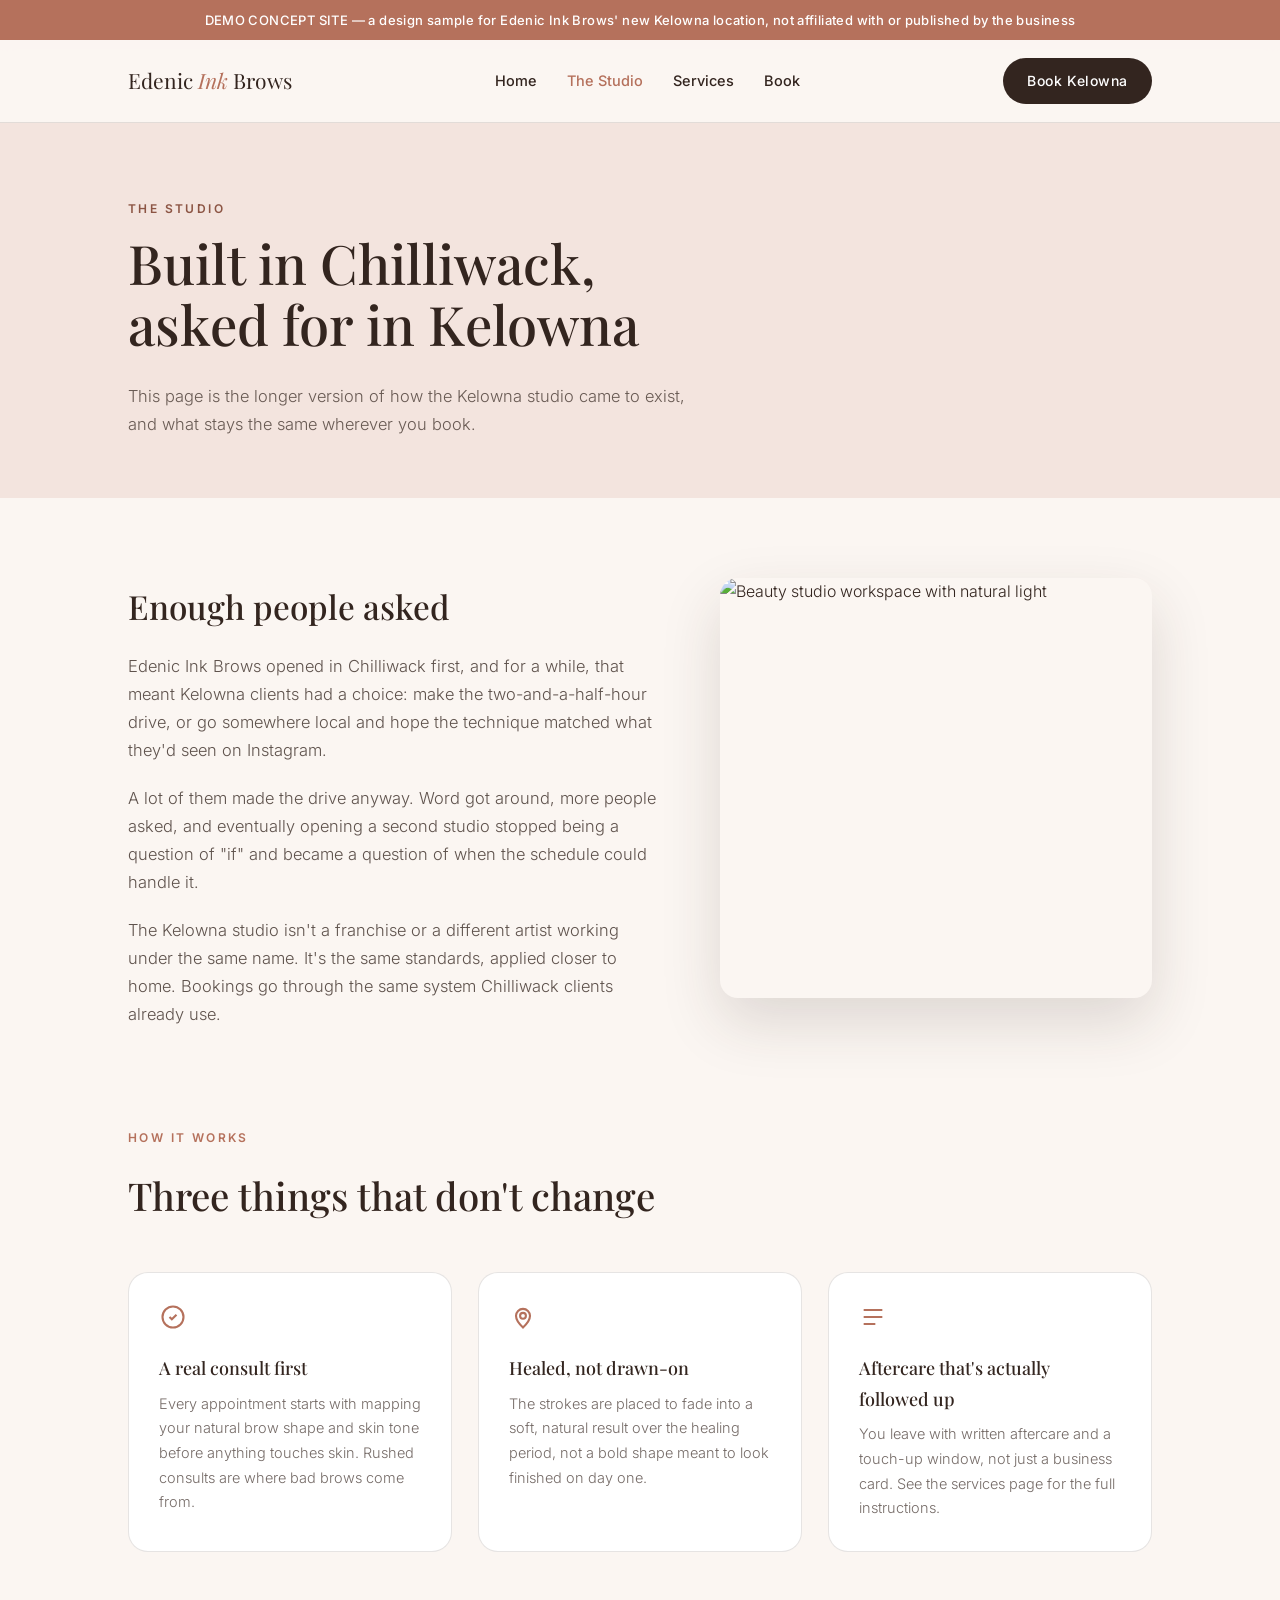
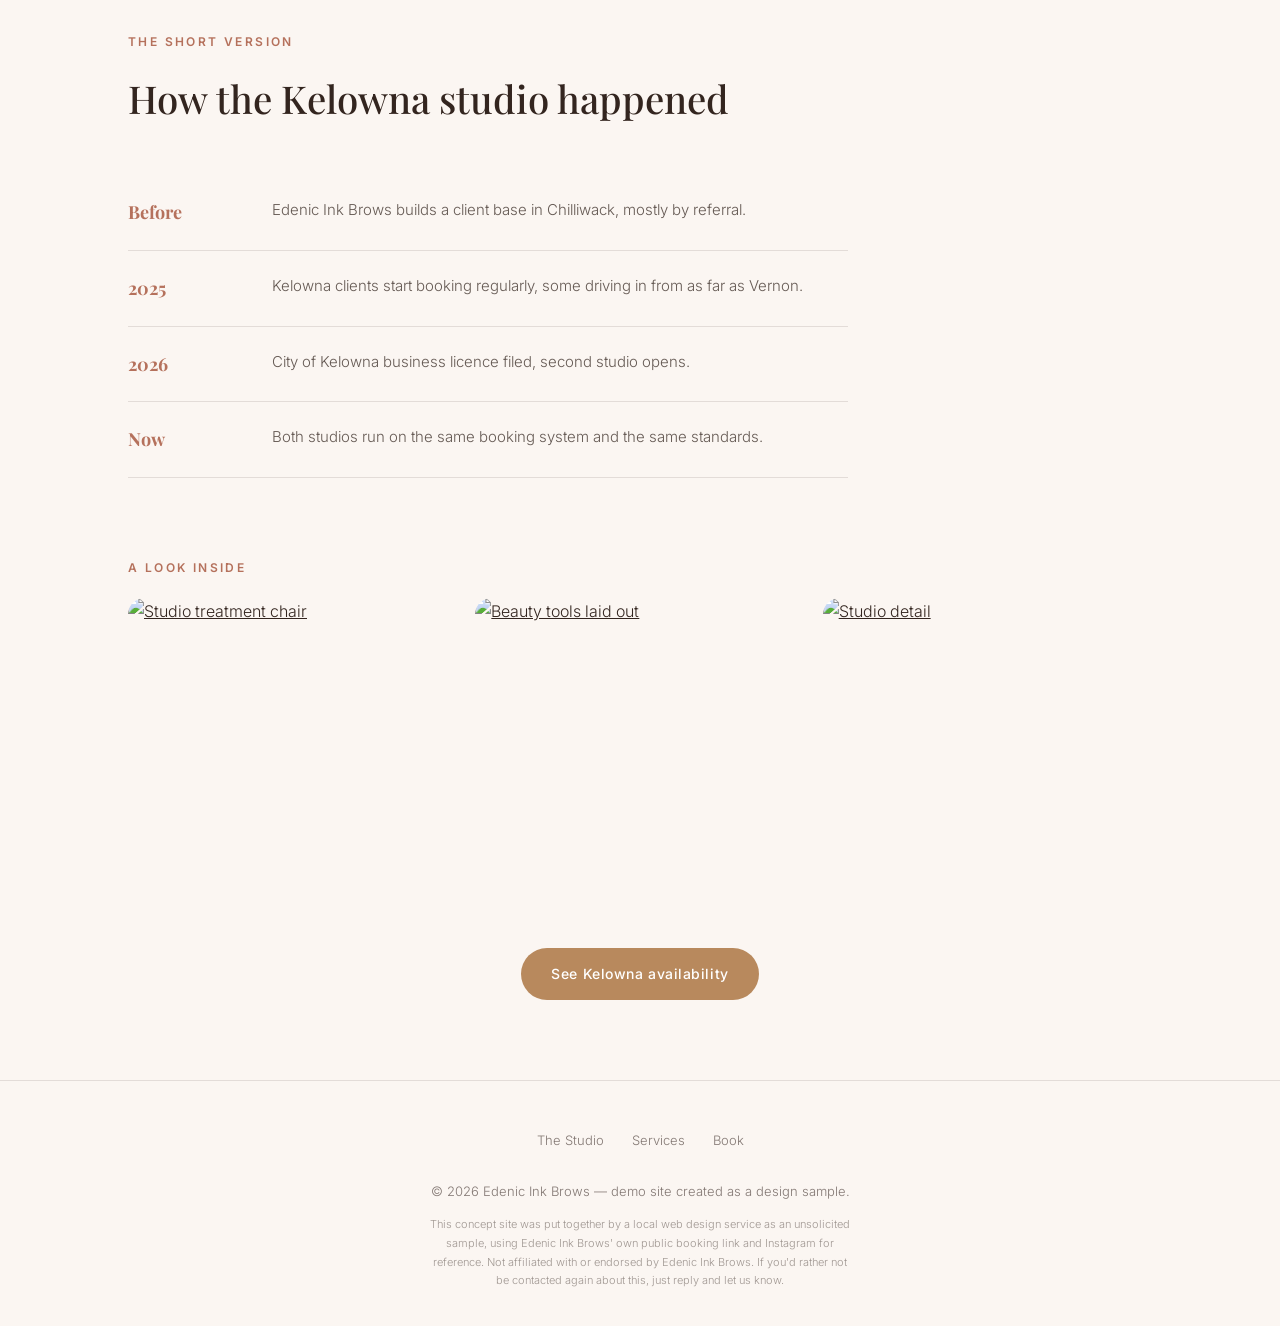
==== studio.html @ 0b3d9492 "Rebuild as a real four-page site: home, studio story, full services/aftercare, interactive booking f" ====
<!DOCTYPE html>
<html lang="en">
<head>
<meta charset="UTF-8" />
<meta name="viewport" content="width=device-width, initial-scale=1" />
<title>The Studio | Edenic Ink Brows, Kelowna</title>
<meta name="description" content="How Edenic Ink Brows started in Chilliwack and why it opened a second studio in Kelowna." />
<link rel="stylesheet" href="styles.css" />
<style>
.story-grid{display:grid;grid-template-columns:1.1fr .9fr;gap:64px;align-items:start;}
.story-grid img{border-radius:18px;width:100%;height:420px;object-fit:cover;box-shadow:0 24px 60px rgba(51,37,31,.15);}
.story-copy p{font-size:16.5px;color:rgba(51,37,31,.78);margin:0 0 20px;}
.values{display:grid;grid-template-columns:repeat(3,1fr);gap:26px;}
.value{padding:30px;}
.value svg{width:28px;height:28px;color:var(--rose);margin-bottom:14px;}
.value h3{margin:0 0 8px;font-size:18px;}
.value p{margin:0;font-size:14.5px;color:rgba(51,37,31,.68);}
.timeline{max-width:720px;}
.tl-item{display:grid;grid-template-columns:120px 1fr;gap:24px;padding:22px 0;border-bottom:1px solid var(--line);}
.tl-item b{font-family:'Playfair Display',serif;font-size:18px;color:var(--rose);}
.tl-item p{margin:0;font-size:15px;color:rgba(51,37,31,.75);}
.gallery3{display:grid;grid-template-columns:repeat(3,1fr);gap:18px;}
.gallery3 img{border-radius:16px;height:270px;width:100%;object-fit:cover;transition:transform .4s;}
.gallery3 a{overflow:hidden;border-radius:16px;display:block;}
.gallery3 a:hover img{transform:scale(1.06);}
</style>
</head>
<body>
<div class="demo-banner">DEMO CONCEPT SITE — a design sample for Edenic Ink Brows' new Kelowna location, not affiliated with or published by the business</div>

<header><div class="wrap"><nav>
  <a class="logo" href="index.html">Edenic <em>Ink</em> Brows</a>
  <ul>
    <li><a href="index.html">Home</a></li>
    <li><a class="active" href="studio.html">The Studio</a></li>
    <li><a href="services.html">Services</a></li>
    <li><a href="book.html">Book</a></li>
  </ul>
  <a class="btn" href="book.html" style="padding:11px 24px;">Book Kelowna</a>
</nav></div></header>

<div class="page-hero">
  <div class="wrap">
    <span class="eyebrow">The studio</span>
    <h1>Built in Chilliwack, asked for in Kelowna</h1>
    <p>This page is the longer version of how the Kelowna studio came to exist, and what stays the same wherever you book.</p>
  </div>
</div>

<div class="wrap">
  <section class="story-grid">
    <div class="story-copy">
      <h2 style="font-size:clamp(1.6rem,2.6vw,2.1rem);margin-top:0;">Enough people asked</h2>
      <p>Edenic Ink Brows opened in Chilliwack first, and for a while, that meant Kelowna clients had a choice: make the two-and-a-half-hour drive, or go somewhere local and hope the technique matched what they'd seen on Instagram.</p>
      <p>A lot of them made the drive anyway. Word got around, more people asked, and eventually opening a second studio stopped being a question of "if" and became a question of when the schedule could handle it.</p>
      <p>The Kelowna studio isn't a franchise or a different artist working under the same name. It's the same standards, applied closer to home. Bookings go through the same system Chilliwack clients already use.</p>
    </div>
    <img src="https://images.unsplash.com/photo-1560750588-73207b1ef5b8?w=900&q=80&auto=format&fit=crop" alt="Beauty studio workspace with natural light" />
  </section>

  <section style="padding-top:0;">
    <div class="section-head">
      <span class="eyebrow">How it works</span>
      <h2>Three things that don't change</h2>
    </div>
    <div class="values">
      <div class="value card">
        <svg viewBox="0 0 24 24" fill="none" stroke="currentColor" stroke-width="1.8"><path d="M9 12l2 2 4-4"/><circle cx="12" cy="12" r="9"/></svg>
        <h3>A real consult first</h3>
        <p>Every appointment starts with mapping your natural brow shape and skin tone before anything touches skin. Rushed consults are where bad brows come from.</p>
      </div>
      <div class="value card">
        <svg viewBox="0 0 24 24" fill="none" stroke="currentColor" stroke-width="1.8"><path d="M12 21s-6-5.5-6-10a6 6 0 1 1 12 0c0 4.5-6 10-6 10Z"/><circle cx="12" cy="11" r="2.5"/></svg>
        <h3>Healed, not drawn-on</h3>
        <p>The strokes are placed to fade into a soft, natural result over the healing period, not a bold shape meant to look finished on day one.</p>
      </div>
      <div class="value card">
        <svg viewBox="0 0 24 24" fill="none" stroke="currentColor" stroke-width="1.8"><path d="M4 12h16M4 6h16M4 18h10"/></svg>
        <h3>Aftercare that's actually followed up</h3>
        <p>You leave with written aftercare and a touch-up window, not just a business card. See the services page for the full instructions.</p>
      </div>
    </div>
  </section>

  <section style="padding-top:0;">
    <div class="section-head">
      <span class="eyebrow">The short version</span>
      <h2>How the Kelowna studio happened</h2>
    </div>
    <div class="timeline">
      <div class="tl-item"><b>Before</b><p>Edenic Ink Brows builds a client base in Chilliwack, mostly by referral.</p></div>
      <div class="tl-item"><b>2025</b><p>Kelowna clients start booking regularly, some driving in from as far as Vernon.</p></div>
      <div class="tl-item"><b>2026</b><p>City of Kelowna business licence filed, second studio opens.</p></div>
      <div class="tl-item"><b>Now</b><p>Both studios run on the same booking system and the same standards.</p></div>
    </div>
  </section>

  <section style="padding-top:0;">
    <span class="eyebrow">A look inside</span>
    <div class="gallery3" style="margin-top:20px;">
      <a href="#"><img src="https://images.unsplash.com/photo-1583001931096-959e9a1a6223?w=600&q=75&auto=format&fit=crop" alt="Studio treatment chair" /></a>
      <a href="#"><img src="https://images.unsplash.com/photo-1522335789203-aabd1fc54bc9?w=600&q=75&auto=format&fit=crop" alt="Beauty tools laid out" /></a>
      <a href="#"><img src="https://images.unsplash.com/photo-1596704017254-9b121068fb31?w=600&q=75&auto=format&fit=crop" alt="Studio detail" /></a>
    </div>
  </section>

  <section style="padding-top:0;text-align:center;">
    <a class="btn gold" href="book.html">See Kelowna availability</a>
  </section>
</div>

<footer><div class="wrap">
  <nav><a href="studio.html">The Studio</a><a href="services.html">Services</a><a href="book.html">Book</a></nav>
  <p>&copy; 2026 Edenic Ink Brows — demo site created as a design sample.</p>
  <p class="fine">This concept site was put together by a local web design service as an unsolicited sample, using Edenic Ink Brows' own public booking link and Instagram for reference. Not affiliated with or endorsed by Edenic Ink Brows. If you'd rather not be contacted again about this, just reply and let us know.</p>
</div></footer>
</body>
</html>
---- styles.css ----
@import url('https://fonts.googleapis.com/css2?family=Playfair+Display:ital,wght@0,500;0,600;1,500&family=Inter:wght@300;400;500;600&display=swap');
:root{--blush:#F3E4DE;--rose:#B5715C;--rose-deep:#8C5544;--ink:#33251F;--cream:#FBF6F2;--gold:#B8895D;--line:rgba(51,37,31,.12);--card:#fff;}
*{box-sizing:border-box;}
html{scroll-behavior:smooth;}
body{margin:0;font-family:'Inter',sans-serif;background:var(--cream);color:var(--ink);line-height:1.7;font-weight:300;-webkit-font-smoothing:antialiased;}
h1,h2,h3{font-family:'Playfair Display',serif;font-weight:500;margin:0 0 .5em;}
img{display:block;max-width:100%;}
a{color:inherit;}
.demo-banner{background:var(--rose);color:#fff;text-align:center;font-size:13px;padding:9px 16px;font-weight:500;letter-spacing:.03em;}
.wrap{max-width:1080px;margin:0 auto;padding:0 28px;}

header{position:sticky;top:0;background:rgba(251,246,242,.92);backdrop-filter:blur(8px);border-bottom:1px solid var(--line);z-index:30;}
nav{display:flex;align-items:center;justify-content:space-between;padding:18px 0;}
.logo{font-family:'Playfair Display',serif;font-size:21px;color:var(--ink);text-decoration:none;}
.logo em{font-style:italic;color:var(--rose);}
nav ul{list-style:none;display:flex;gap:30px;margin:0;padding:0;}
nav ul a{text-decoration:none;font-size:14.5px;font-weight:500;transition:color .2s;}
nav ul a:hover,nav ul a.active{color:var(--rose);}

.btn{display:inline-flex;align-items:center;gap:8px;background:var(--ink);color:#fff;font-weight:500;font-size:14px;letter-spacing:.04em;padding:14px 30px;border-radius:100px;text-decoration:none;cursor:pointer;border:none;font-family:'Inter',sans-serif;transition:background .25s, transform .2s;}
.btn:hover{background:var(--rose);transform:translateY(-1px);}
.btn.gold{background:var(--gold);}
.btn.ghost{background:transparent;color:var(--ink);border:1.5px solid var(--line);}
.btn.ghost:hover{border-color:var(--rose);color:var(--rose);background:transparent;transform:none;}
.btn:disabled{opacity:.5;cursor:default;transform:none;}
.btn:focus-visible{outline:3px solid var(--rose);outline-offset:3px;}

.page-hero{background:var(--blush);padding:76px 0 60px;}
.page-hero .eyebrow{color:var(--rose-deep);}
.page-hero h1{font-size:clamp(2.1rem,4.4vw,3.4rem);line-height:1.12;max-width:16ch;}
.page-hero p{font-size:16.5px;max-width:56ch;color:rgba(51,37,31,.72);margin:14px 0 0;}

section{padding:80px 0;}
.eyebrow{display:block;font-size:12px;font-weight:600;letter-spacing:.2em;text-transform:uppercase;color:var(--rose);margin-bottom:14px;}
.section-head{max-width:640px;margin-bottom:44px;}
.section-head h2{font-size:clamp(1.7rem,3vw,2.4rem);}
.section-head p{color:rgba(51,37,31,.68);margin:10px 0 0;font-size:16px;}

.card{background:var(--card);border:1px solid var(--line);border-radius:20px;}
.trust-row{display:flex;gap:36px;flex-wrap:wrap;margin-top:28px;}
.trust-row div{font-size:14px;color:rgba(51,37,31,.65);}
.trust-row b{display:block;font-family:'Playfair Display',serif;font-size:26px;color:var(--ink);}

footer{padding:48px 0 36px;text-align:center;border-top:1px solid var(--line);font-size:13px;color:rgba(51,37,31,.6);}
footer nav{justify-content:center;gap:28px;padding:0 0 16px;}
footer nav a{text-decoration:none;font-size:13px;}
footer .fine{font-size:11px;max-width:60ch;margin:12px auto 0;color:rgba(51,37,31,.45);}

@media (max-width:860px){
  nav ul{display:none;}
  section{padding:56px 0;}
}
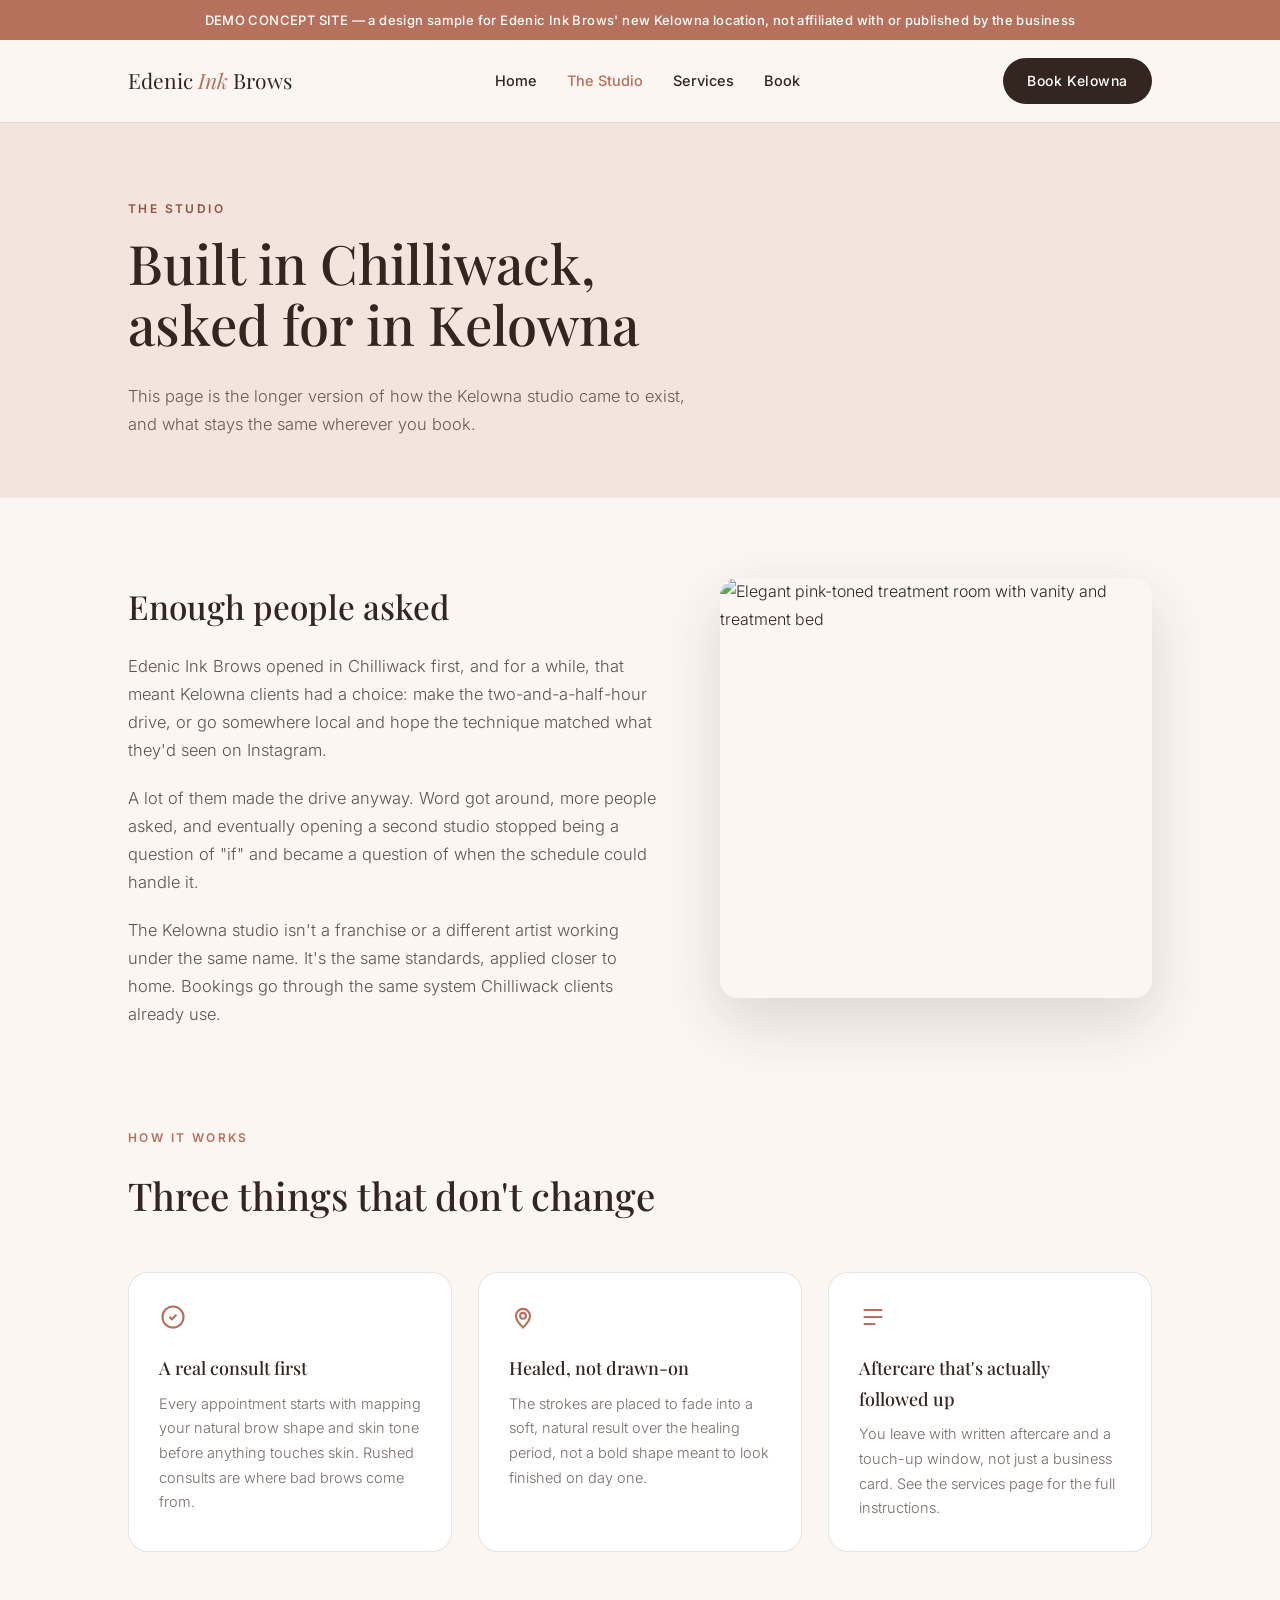
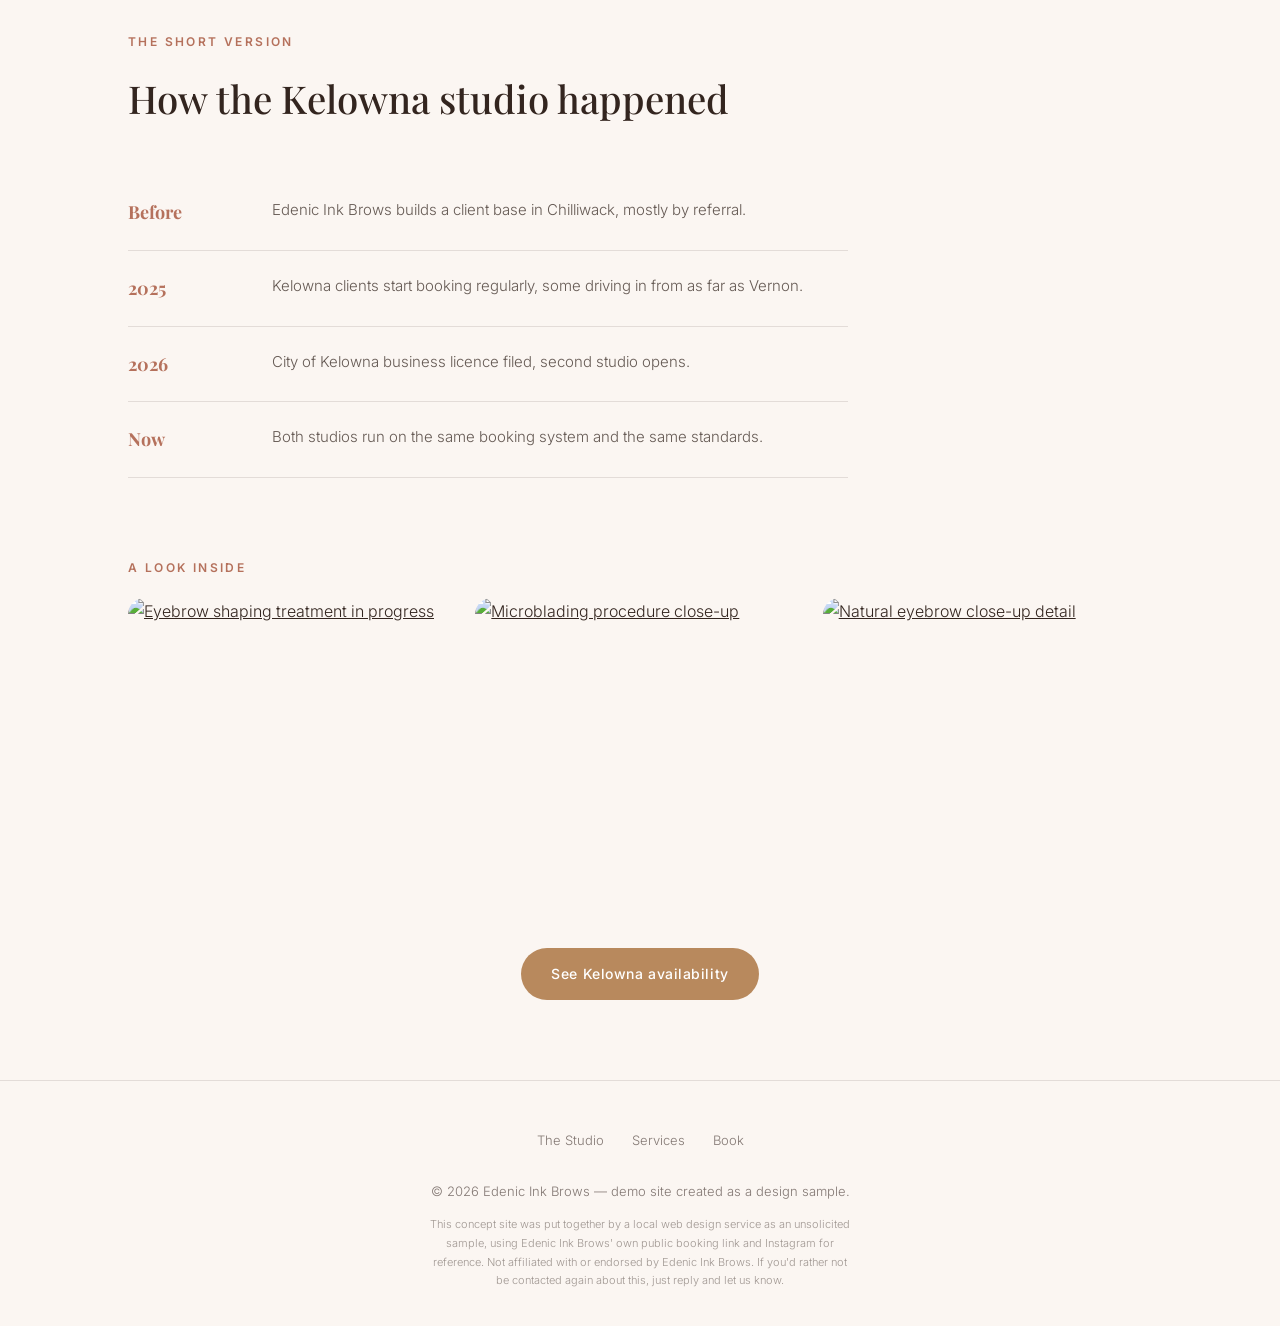
==== commit 119703d7: "Replace mismatched stock photos with verified, on-topic eyebrow/microblading images Previous photo I" ====
--- a/studio.html
+++ b/studio.html
@@ -55,7 +55,7 @@
       <p>A lot of them made the drive anyway. Word got around, more people asked, and eventually opening a second studio stopped being a question of "if" and became a question of when the schedule could handle it.</p>
       <p>The Kelowna studio isn't a franchise or a different artist working under the same name. It's the same standards, applied closer to home. Bookings go through the same system Chilliwack clients already use.</p>
     </div>
-    <img src="https://images.unsplash.com/photo-1560750588-73207b1ef5b8?w=900&q=80&auto=format&fit=crop" alt="Beauty studio workspace with natural light" />
+    <img src="https://images.unsplash.com/photo-1595871151608-bc7abd1caca3?w=900&q=80&auto=format&fit=crop" alt="Elegant pink-toned treatment room with vanity and treatment bed" />
   </section>
 
   <section style="padding-top:0;">
@@ -98,9 +98,9 @@
   <section style="padding-top:0;">
     <span class="eyebrow">A look inside</span>
     <div class="gallery3" style="margin-top:20px;">
-      <a href="#"><img src="https://images.unsplash.com/photo-1583001931096-959e9a1a6223?w=600&q=75&auto=format&fit=crop" alt="Studio treatment chair" /></a>
-      <a href="#"><img src="https://images.unsplash.com/photo-1522335789203-aabd1fc54bc9?w=600&q=75&auto=format&fit=crop" alt="Beauty tools laid out" /></a>
-      <a href="#"><img src="https://images.unsplash.com/photo-1596704017254-9b121068fb31?w=600&q=75&auto=format&fit=crop" alt="Studio detail" /></a>
+      <a href="#"><img src="https://images.unsplash.com/photo-1519415387722-a1c3bbef716c?w=600&q=75&auto=format&fit=crop" alt="Eyebrow shaping treatment in progress" /></a>
+      <a href="#"><img src="https://images.unsplash.com/photo-1783110782727-b1b79df0c06f?w=600&q=75&auto=format&fit=crop" alt="Microblading procedure close-up" /></a>
+      <a href="#"><img src="https://images.unsplash.com/photo-1651839633408-3fccd671b832?w=600&q=75&auto=format&fit=crop" alt="Natural eyebrow close-up detail" /></a>
     </div>
   </section>
 
